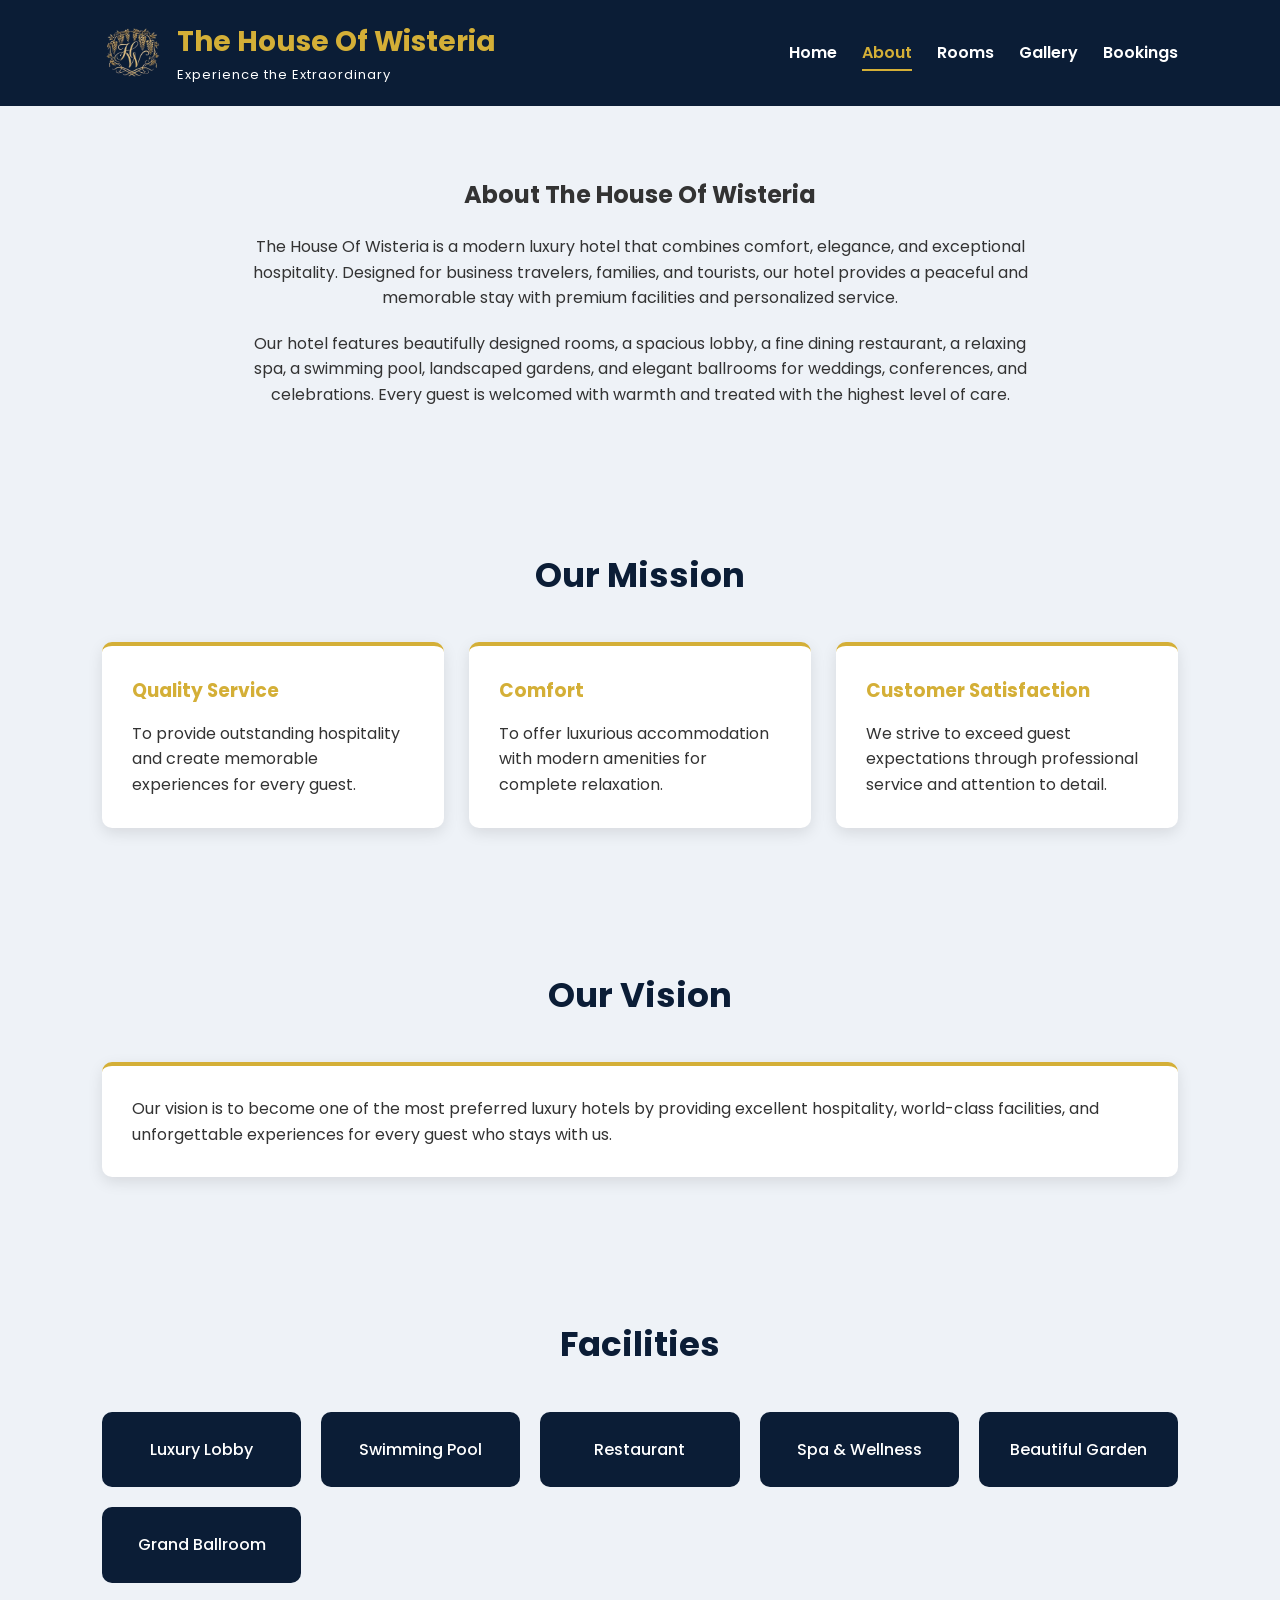
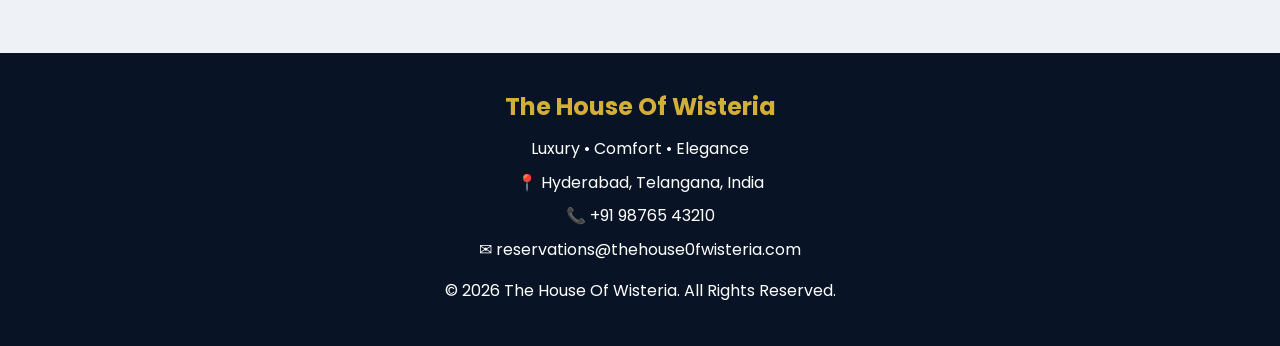
==== about.html @ e231d8cf "Add files via upload" ====
<!DOCTYPE html>
<html lang="en">

<head>
    <meta charset="UTF-8">
    <meta name="viewport" content="width=device-width, initial-scale=1.0">
    <title>About | The House Of Wisteria</title>
    <meta name="description"
        content="Learn about The House Of Wisteria, a luxury hotel offering elegant accommodations, fine dining, spa, swimming pool, gardens, and event spaces.">
    <meta name="keywords"
        content="About The House Of Wisteria, Luxury Hotel, Hotel Facilities, Hospitality">
    <link rel="stylesheet" href="css/style.css">
</head>

<body>

<header>
     <div class="logo">
        <img src="images/logo.png" alt="The House Of Wisteria Logo">
        <div class="logo-text">
        <h2>The House Of Wisteria</h2>
        <p>Experience the Extraordinary</p>
    </div></div>
    <nav>
        <ul>
            <li><a href="index.html">Home</a></li>
            <li><a href="about.html" class="active">About</a></li>
            <li><a href="rooms.html">Rooms</a></li>
            <li><a href="gallery.html">Gallery</a></li>
            <li><a href="booking.html">Bookings</a></li>
        </ul>
    </nav>
    <div class="menu-btn" onclick="toggleMenu()">
        ☰
    </div>
</header>

<section class="about-content">
    <h1>About The House Of Wisteria</h1>
    <p>
        The House Of Wisteria is a modern luxury hotel that combines comfort, elegance, and exceptional hospitality.
        Designed for business travelers, families, and tourists, our hotel provides a peaceful and memorable stay
        with premium facilities and personalized service.
    </p>
    <p>
        Our hotel features beautifully designed rooms, a spacious lobby, a fine dining restaurant, a relaxing spa,
        a swimming pool, landscaped gardens, and elegant ballrooms for weddings, conferences, and celebrations.
        Every guest is welcomed with warmth and treated with the highest level of care.
    </p>
</section>

<section>
    <h2>Our Mission</h2>
    <div class="cards">
        <div class="card">
            <h3>Quality Service</h3>
            <p>
                To provide outstanding hospitality and create memorable experiences for every guest.
            </p>
        </div>
        <div class="card">
            <h3>Comfort</h3>
            <p>
                To offer luxurious accommodation with modern amenities for complete relaxation.
            </p>
        </div>
        <div class="card">
            <h3>Customer Satisfaction</h3>
            <p>
                We strive to exceed guest expectations through professional service and attention to detail.
            </p>
        </div>
    </div>
</section>

<section>
    <h2>Our Vision</h2>
    <div class="card">
        <p>
            Our vision is to become one of the most preferred luxury hotels by providing excellent hospitality,
            world-class facilities, and unforgettable experiences for every guest who stays with us.
        </p>
    </div>
</section>

<section>
    <h2>Facilities</h2>
    <div class="facility-list">
        <div class="facility">Luxury Lobby</div>
        <div class="facility">Swimming Pool</div>
        <div class="facility">Restaurant</div>
        <div class="facility">Spa & Wellness</div>
        <div class="facility">Beautiful Garden</div>
        <div class="facility">Grand Ballroom</div>
    </div>
</section>

<footer>
    <div class="footer-content">
        <h2>The House Of Wisteria</h2>
        <p>Luxury • Comfort • Elegance</p>
        <p>
            📍 Hyderabad, Telangana, India
        </p>
        <p>
            📞 +91 98765 43210
        </p>
        <p>
            ✉ reservations@thehouse0fwisteria.com
        </p>
        <p style="margin-top:15px;">
            © 2026 The House Of Wisteria. All Rights Reserved.
        </p>
    </div>
</footer>

<script src="js/script.js"></script>

</body>

</html>
---- css/style.css ----
/* ---------- Google Font ---------- */
@import url('https://fonts.googleapis.com/css2?family=Poppins:wght@300;400;500;600;700&display=swap');

/* ---------- Reset ---------- */

*{
    margin:0;
    padding:0;
    box-sizing:border-box;
    font-family:'Poppins',sans-serif;
}

html{
    scroll-behavior:smooth;
}

body{
     background:#eef2f7;
    color:#333;
    line-height:1.6;
}

/* ---------- Images ---------- */

img{
    display:block;
    max-width:100%;
    height:auto;
}

/* ---------- Header ---------- */

header{
    background:#0b1d36;
    color:white;
    display:flex;
    justify-content:space-between;
    align-items:center;
    padding:20px 8%;
    position:sticky;
    top:0;
    z-index:1000;
}

.logo{
    display:flex;
    align-items:center;
    gap:15px;
}

.logo img{
    width:60px;
    height:60px;
    object-fit:contain;
}

.logo-text h2{
    color:#d4af37;
    margin:0;
    font-size:28px;
}

.logo-text p{
    color:white;
    margin:0;
    font-size:13px;
    letter-spacing:1px;
}

nav ul{
    display:flex;
    list-style:none;
}

nav ul li{
    margin-left:25px;
}

nav ul li a{
    color:white;
    text-decoration:none;
    font-weight:600;
    padding-bottom:6px;
    transition:.3s;
}

nav ul li a:hover,
nav ul li a.active{
    color:#d4af37;
    border-bottom:2px solid #d4af37;
    padding-bottom:5px;
}

.menu-btn{
    display:none;
    font-size:30px;
    cursor:pointer;
}

/* ---------- Hero ---------- */

.hero{
    position:relative;
    width:100%;
    height:100vh;
    overflow:hidden;
}

.hero img{
    width:100%;
    height:100%;
    object-fit:cover;
    display:block;
}

.hero-overlay{
    position:absolute;
    top:80%;
    left:8%;
    transform:translateY(-50%);
    color:white;
    max-width:550px;
}

.hero-overlay h1{
    font-size:58px;
    margin-bottom:20px;
}

.hero-overlay p{
    font-size:20px;
    margin-bottom:30px;
}

/* ---------- Buttons ---------- */

.btn{
    display:inline-block;
    padding:12px 30px;
    background:#d4af37;
    color:white;
    text-decoration:none;
    border-radius:6px;
    transition:.3s;
    font-weight:600;
}

.btn:hover{
    background:#b58f1d;
    transform:translateY(-2px);

}

/* ---------- Sections ---------- */

section{
    padding:70px 8%;
}

.hero{
    padding:0;
    margin:0;
}

section h2{
    text-align:center;
    color:#0b1d36;
    margin-bottom:40px;
    font-size:34px;
}

/* ---------- Statistics ---------- */

.stats{
    background:#eef2f7;
    padding:60px 8%;
    display:grid;
    grid-template-columns:repeat(auto-fit,minmax(220px,1fr));
    gap:25px;
    text-align:center;
}

.stat-box{
    background:#fff;
    border-radius:12px;
    padding:35px 20px;
    box-shadow:0 8px 20px rgba(0,0,0,.08);
    border-top:5px solid #d4af37;
    transition:.3s;
}

.stat-box:hover{
    transform:translateY(-8px);
    box-shadow:0 15px 30px rgba(0,0,0,.15);
}

.stat-box h2{
    color:#d4af37;
    font-size:38px;
    margin-bottom:10px;
}

.stat-box p{
    color:#555;
    font-size:18px;
    font-weight:500;
}

/* ---------- Cards ---------- */

.cards{
    display:grid;
    grid-template-columns:repeat(auto-fit,minmax(250px,1fr));
    gap:25px;
}

.card{
    background:#ffffff;
    border-top:4px solid #d4af37;
    padding:30px;
    border-radius:10px;
    box-shadow:0 5px 15px rgba(0,0,0,.1);
    transition:.3s;
}

.card:hover{
    transform:translateY(-8px);
    box-shadow:0 15px 35px rgba(0,0,0,.18);
}

.card h3{
    color:#d4af37;
    margin-bottom:15px;
}

/* ---------- Facilities ---------- */

.facility-list{
    display:grid;
    grid-template-columns:repeat(auto-fit,minmax(180px,1fr));
    gap:20px;
}

.facility{
    background:#0b1d36;
    color:white;
    text-align:center;
    padding:25px;
    border-radius:10px;
    font-weight:500;
}

/* ---------- CTA ---------- */

.cta{
    text-align:center;
    background:#0b1d36;
    color:white;
}

.cta h2{
    color:white;
}

.cta p{
    margin-bottom:25px;
}

/* ---------- Footer ---------- */

footer{
    background:#081425;
    color:white;
    text-align:center;
    padding:35px 20px;
}

.footer-content h2{
    color:#d4af37;
    margin-bottom:10px;
}

.footer-content p{
    margin:8px 0;
}

/* ---------- Room Cards ---------- */

.room-grid{
    display:grid;
    grid-template-columns:repeat(auto-fit,minmax(300px,1fr));
    gap:30px;
}

.room-card{
    background:white;
    border-radius:10px;
    overflow:hidden;
    box-shadow:0 5px 15px rgba(0,0,0,.12);
    transition:.3s;
}

.room-card:hover{
    transform:translateY(-8px);
    box-shadow:0 15px 35px rgba(0,0,0,.18);
}

.room-card img{
    width:100%;
    height:auto;
    object-fit:contain;
    background:#eee;
}

.room-info{
    padding:20px;
}

.price{
    color:#d4af37;
    font-weight:bold;
    font-size:20px;
    margin-top:10px;
}

/* ---------- Gallery ---------- */

.gallery-grid{
    display:grid;
    grid-template-columns:repeat(auto-fit,minmax(280px,1fr));
    gap:25px;
}

.gallery-grid figure{
    background:#fafafa;
    border-radius:10px;
    overflow:hidden;
    box-shadow:0 5px 15px rgba(0,0,0,.1);
}

.gallery-grid img{
    width:100%;
    aspect-ratio:4/5;
    object-fit:cover;
    display:block;
}

.gallery-grid figure{
    overflow:hidden;
}

.gallery-grid img:hover{
    transform:scale(1.05);
}

.gallery-grid figcaption{
    padding:15px;
    text-align:center;
    font-weight:500;
}

/* ---------- Booking Form ---------- */

.booking-form{
    max-width:700px;
    margin:auto;
     background:#ffffff;
    border-top:5px solid #d4af37;
    padding:40px;
    border-radius:12px;
    box-shadow:0 8px 20px rgba(0,0,0,.12);
}

.booking-form label{
    display:block;
    margin-top:18px;
    margin-bottom:6px;
}

.booking-form input,
.booking-form select,
.booking-form textarea{
    width:100%;
    padding:12px;
    border:1px solid #ccc;
    border-radius:5px;
    outline:none;
}

.booking-form textarea{
    resize:vertical;
}

.booking-form button{
    margin-top:25px;
    width:100%;
    border:none;
    cursor:pointer;
}

/* ---------- About ---------- */

.about-content{
    max-width:1000px;
    margin:auto;
    text-align:center;
}

.about-content p{
    margin-top:20px;
}

/* ---------- Responsive ---------- */

@media(max-width:768px){
nav{
    display:none;
    position:absolute;
    top:75px;
    left:0;
    width:100%;
    background:#0b1d36;
}

nav.active{
    display:block;
}

nav ul{
    flex-direction:column;
}

nav ul li{
    margin:18px 0;
    text-align:center;
}

.menu-btn{
    display:block;
}

.hero{
    flex-direction:column;
    text-align:center;
}

.hero-content h1{
    font-size:34px;
}

section{
    padding:50px 6%;
}
}
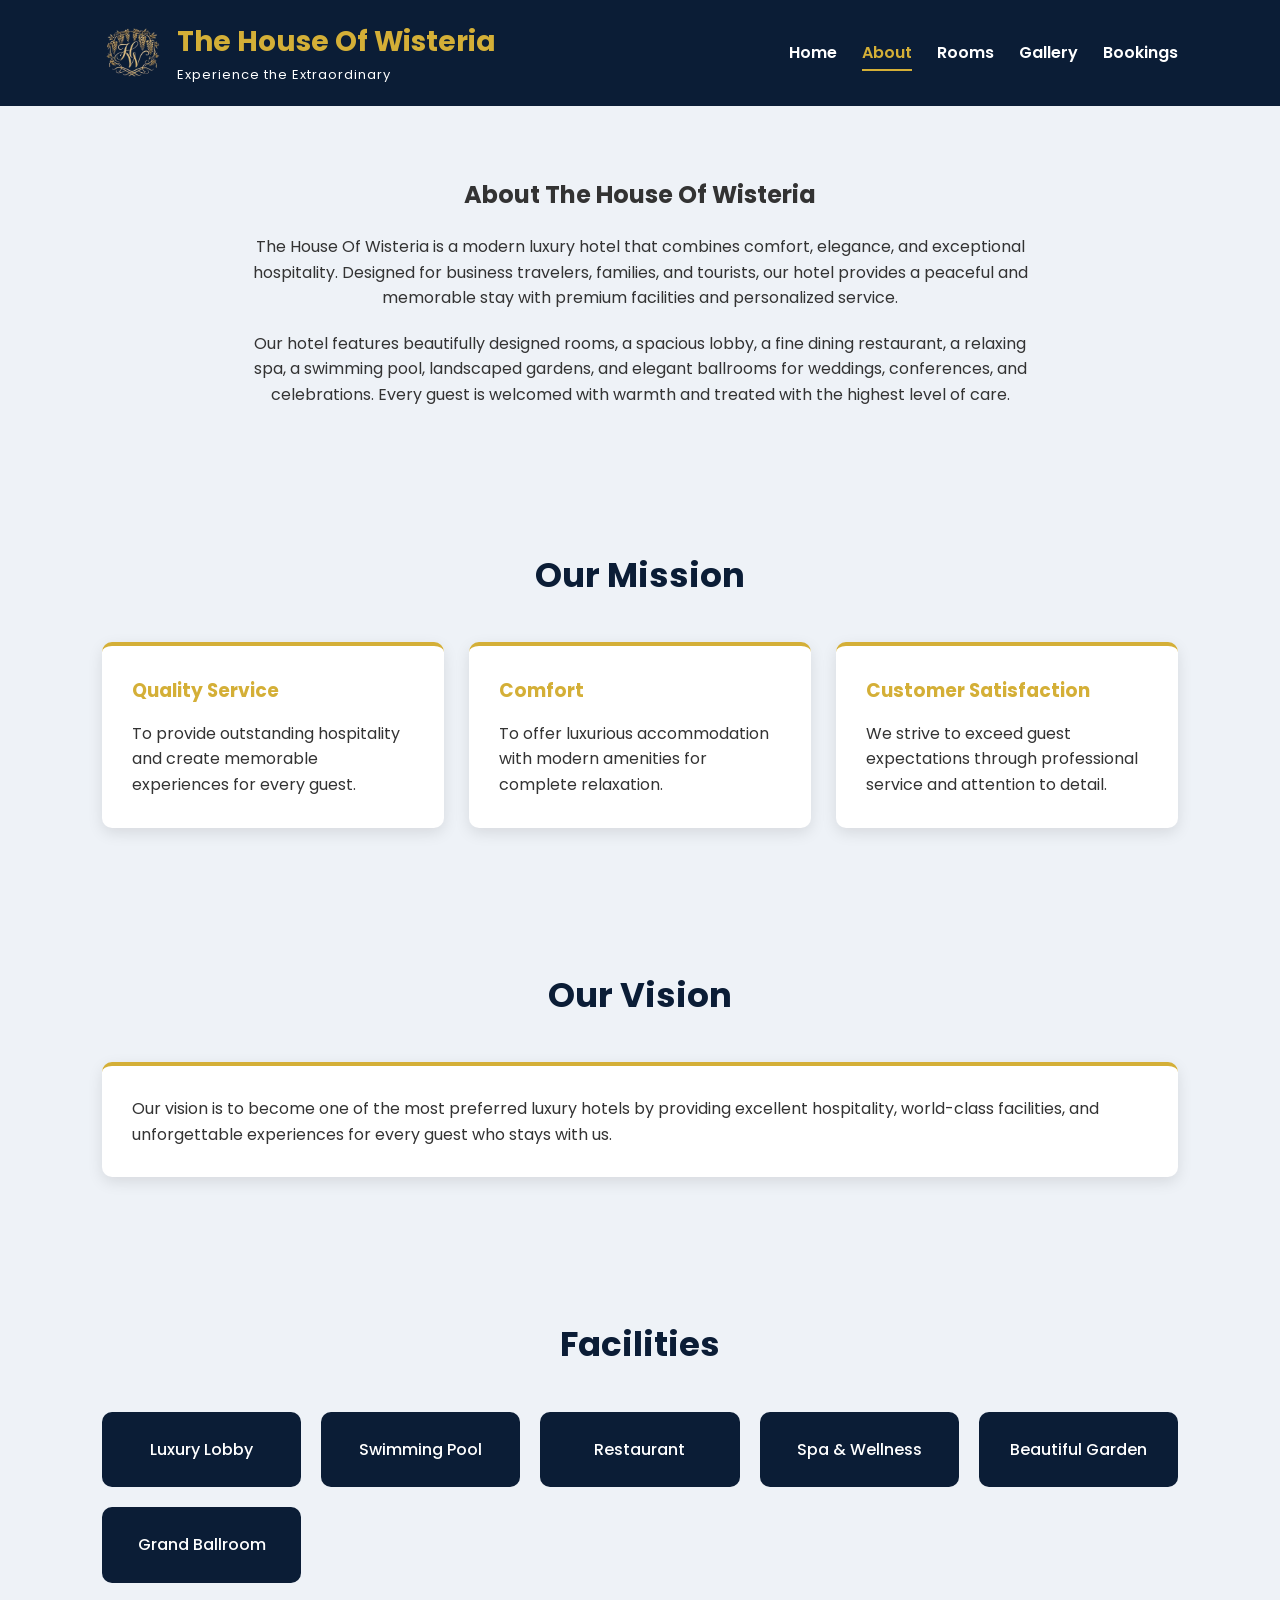
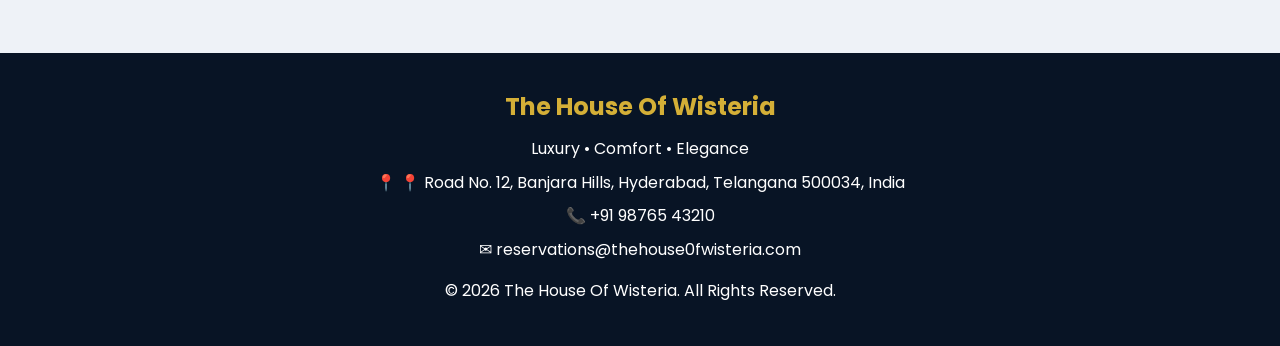
==== commit b9a2d8c0: "Update about.html" ====
--- a/about.html
+++ b/about.html
@@ -4,13 +4,31 @@
 <head>
     <meta charset="UTF-8">
     <meta name="viewport" content="width=device-width, initial-scale=1.0">
-    <title>About | The House Of Wisteria</title>
+    <title>The House Of Wisteria | Luxury Hotel, Spa & Ballroom in Hyderabad</title>
     <meta name="description"
-        content="Learn about The House Of Wisteria, a luxury hotel offering elegant accommodations, fine dining, spa, swimming pool, gardens, and event spaces.">
+        content="Experience luxury at The House Of Wisteria in Hyderabad. Elegant rooms, fine dining, spa, swimming pool, ballroom and premium hospitality.">
     <meta name="keywords"
-        content="About The House Of Wisteria, Luxury Hotel, Hotel Facilities, Hospitality">
+        content="Luxury Hotel Hyderabad, The House Of Wisteria, Hotel Booking, Deluxe rooms, Spa, Ballroom">
+    <link rel="canonical" href="https://the-house-of-wisteria.netlify.app/">
+    <meta property="og:title" content="The House Of Wisteria">
+    <meta property="og:description" content="Luxury Hotel in Hyderabad">
+    <meta property="og:image" content="https://the-house-of-wisteria.netlify.app/images/hotel exterior.png">
+    <meta property="og:type" content="website">
+    <meta name="twitter:card" content="summary_large_image">
+    <meta name="twitter:title" content="The House Of Wisteria">
+    <meta name="twitter:description" content="Luxury Hotel in Hyderabad">
     <link rel="stylesheet" href="css/style.css">
+    <script type="application/ld+json">
+    {
+      "@context":"https://schema.org",
+      "@type":"Hotel",
+      "name":"The House Of Wisteria",
+      "telephone":"+91 98765 43210",
+      "url":"https://the-house-of-wisteria.netlify.app/"
+    }
+    </script>
 </head>
+
 
 <body>
 
@@ -100,7 +118,11 @@
         <h2>The House Of Wisteria</h2>
         <p>Luxury • Comfort • Elegance</p>
         <p>
-            📍 Hyderabad, Telangana, India
+            📍 📍 Road No. 12,
+Banjara Hills,
+Hyderabad,
+Telangana 500034,
+India
         </p>
         <p>
             📞 +91 98765 43210
@@ -116,6 +138,20 @@
 
 <script src="js/script.js"></script>
 
+<!--Start of Tawk.to Script-->
+<script type="text/javascript">
+var Tawk_API=Tawk_API||{}, Tawk_LoadStart=new Date();
+(function(){
+var s1=document.createElement("script"),s0=document.getElementsByTagName("script")[0];
+s1.async=true;
+s1.src='https://embed.tawk.to/6a45f58adb3b401d4891ce1b/1jsgke9un';
+s1.charset='UTF-8';
+s1.setAttribute('crossorigin','*');
+s0.parentNode.insertBefore(s1,s0);
+})();
+</script>
+<!--End of Tawk.to Script-->
+
 </body>
 
-</html>+</html>
--- a/css/style.css
+++ b/css/style.css
@@ -451,4 +451,15 @@
 section{
     padding:50px 6%;
 }
-}+}
+.about-home{
+    max-width:1000px;
+    margin:auto;
+    text-align:center;
+}
+
+.about-home p{
+    margin:20px 0;
+    font-size:18px;
+    line-height:1.8;
+}
